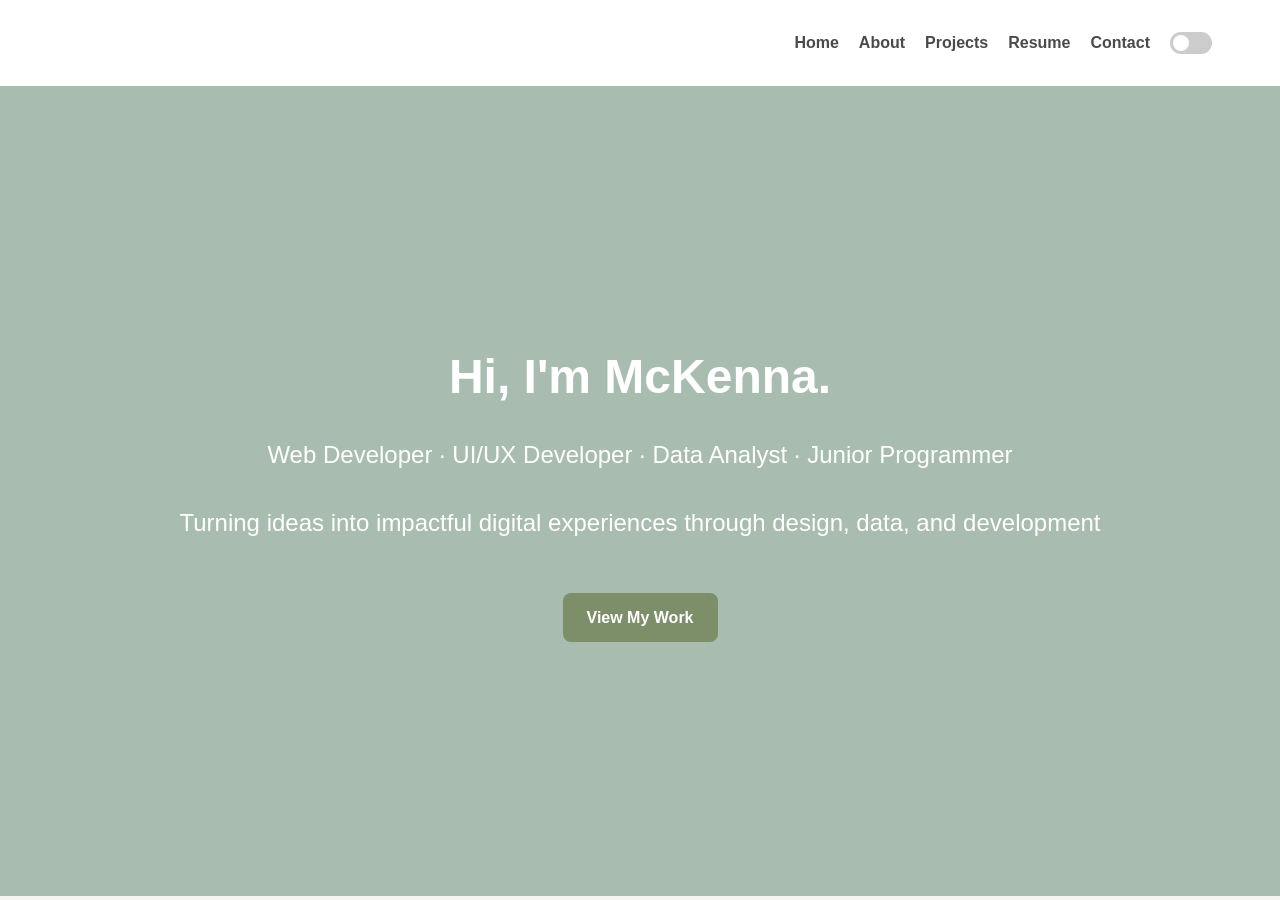
==== index.html @ b9271dd9 "Initial portfolio upload" ====
<!doctype html>
<html class="no-js" lang="">

<head>
  <meta charset="utf-8">
  <meta name="viewport" content="width=device-width, initial-scale=1">
  <title>McKenna Pasquale Portfolio</title>
  <link rel="stylesheet" href="css/style.css">
  <meta name="description" content="">

  <meta property="og:title" content="">
  <meta property="og:type" content="">
  <meta property="og:url" content="">
  <meta property="og:image" content="">
  <meta property="og:image:alt" content="">

  <link rel="icon" href="/favicon.ico" sizes="any">
  <link rel="icon" href="/icon.svg" type="image/svg+xml">
  <link rel="apple-touch-icon" href="icon.png">

  <link rel="manifest" href="site.webmanifest">
  <meta name="theme-color" content="#fafafa">
</head>

<body>

  <!-- Add your site or application content here -->







  <!-- Navigation Bar -->
  <nav>
<div class="nav-container">

    <ul class="nav-links">

      <li><a href="index.html">Home</a></li>
      <li><a href="about.html">About</a></li>
      <li><a href="projects.html">Projects</a></li>
      <li><a href="resume.html">Resume</a></li>
      <li><a href="contact.html">Contact</a></li>
      <li class="dark-toggle">
        <label class="toggle-switch">
          <input type="checkbox" id="dark-mode-toggle">
          <span class="slider round"></span>
        </label>
        <!--<span id="theme-label"> Dark Mode </span>-->
      </li>
    </ul>


    </div>
  </nav>

  <div id="glow"></div>



  <!-- Hero Section -->
  <section id="hero">
    <h1>Hi, I'm McKenna.</h1>
    <p>Web Developer · UI/UX Developer · Data Analyst · Junior Programmer </p>
    <p>Turning ideas into impactful digital experiences through design, data, and development</p>
    <a href="projects.html" class="button">View My Work</a>






  </section>





  <script src="script.js"></script> <!-- Placeholder for future scripts -->
</body>

</html>
---- css/style.css ----
/* Main/Overall Pages */
* {
  margin: 0;
  padding: 0;
  box-sizing: border-box;
}

body {

  font-family: 'Open Sans', sans-serif;
  background-color: #F7F5F2; /* Soft sand */
  color: #4A4A4A; /* Deep gray text */
  line-height: 1.6;
}

nav {
  background-color: #ffffff;
  padding: 20px 0;
  box-shadow: 0 1px 5px rgba(0,0,0,0.05);
}

.nav-container {
  display: flex;
  justify-content: flex-end;
  align-items: center;
  padding:10px 20px;
  max-width: 1200px;
  margin: 0 auto;
}

.nav-links {
  list-style: none;
  display: flex;
  gap: 20px;
}

.nav-links a {
  text-decoration: none;
  color: #4A4A4A;
  font-weight: bold;
  position: relative;
  padding-bottom: 5px;
  transition: color 0.3s ease;
}

.nav-links a::after {
  content: '';
  position: absolute;
  width: 0;
  height: 2px;
  display: block;
  margin-top: 5px;
  right: 0;
  background: #7D8F69; /* Muted olive underline */
  transition: width 0.3s ease;
  transform: rotate(0deg);
}

.nav-links a:hover::after {
  width: 100%;
  left: 0;
}

.nav-links a:hover {
  color: #7D8F69; /* Subtle color change on hover */
}


.button {
  display: inline-block;
  margin-top: 20px;
  padding: 10px 20px;
  background-color: #7D8F69; /* Muted olive */
  color: white;
  text-decoration: none;
  border-radius: 5px;
}

section {
  padding: 60px 20px;
}





/*Home page*/
#hero {
  animation: fadeIn 1s ease-in;
  display: flex;
  flex-direction: column;
  justify-content: center;
  align-items: center;
  height: 90vh; /* Makes hero section almost full screen */
  text-align: center;
  background-color: #A8BDB0; /* Sage green */
  color: #ffffff;
  padding: 100px 20px;


}

@keyFrames fadeIn{
  0% {opacity: 0;}
  100% { opacity: 1;}
}

#hero h1 {
  font-size: 3rem; /* Bigger font */
  margin-bottom: 20px;
}

#hero p {
  font-size: 1.5rem;
  margin-bottom: 30px;
}

.button {
  display: inline-block;
  padding: 12px 24px;
  background-color: #7D8F69; /* Muted olive */
  color: #ffffff;
  text-decoration: none;
  font-weight: bold;
  border-radius: 8px;
  transition: background-color 0.3s ease;
}

.button:hover {
  background-color: #5F705F; /* Darker green on hover */
}


#glow {
  position: absolute;
  top: 0;
  left: 0;
  width: 100px;
  height: 100px;
  background: radial-gradient(circle, rgba(255,255,255,0.2) 0%, rgba(255,255,255,0) 80%);
  pointer-events: none; /* So it doesn't block clicking */
  border-radius: 50%;
  transform: translate(-50%, -50%);
  transition: top 0.1s ease, left 0.1s ease;
  z-index: 1; /* Behind nav and hero content but in front of background */
}


/*About Page*/
#about {
  padding: 80px 20px;
  background-color: #F7F5F2; /* Light neutral background */
  color: #4A4A4A;
  text-align: center;
}


#about p {
  margin-bottom: 20px;
}

.about-container {
  max-width: 1000px;
  margin: 0 auto;
  padding: 40px 20px;
  /*display: flex;
  flex-wrap: wrap;
  gap: 40px;
  justify-content: center;
  align-items: flex-start;*/
}

.about-top{
  display: flex;
  flex-wrap: wrap;
  gap: 40px;
  justify-content: center;
  align-items: flex-start;
  margin-bottom: 50px;
}

.about-text {
  flex: 2;
  text-align: left;
  font-size: 1.1rem;
}

.about-facts {
  flex: 1;
  text-align: left;
  background-color: #A8BDB0;
  padding: 20px;
  border-radius: 8px;
  box-shadow: 0 4px 8px rgba(0,0,0,0.05);
  color: white;
  margin-bottom: 50px;

}

#about h1{
  color: #7D8F69;
}

.about-photo {
  flex: 1;
  display: flex;
  justify-content: center;
  align-items: center;
}

.about-photo img {
  width: 250px;
  height: 250px;
  object-fit: cover;
  border-radius: 50%; /* Makes it a circle */
  box-shadow: 0 4px 12px rgba(0,0,0,0.1);
}


.motto {
  margin-top: 30px;
  font-style: italic;
  font-size: 1.4rem;
  color: #7D8F69; /* Olive tone */
  background-color: #f1f5f0; /* Very soft green tint background */
  padding: 15px 20px;
  border-left: 4px solid #A8BDB0; /* Sage green accent line */
  display: inline-block;
  margin-bottom: 40px;
}


.current-project {
  background-color: #ffffff;
  border: 2px solid #A8BDB0; /* Sage green border */
  padding: 20px;
  margin-top: 40px;
  margin-bottom: 40px;
  border-radius: 8px;
  box-shadow: 0 4px 8px rgba(0,0,0,0.05);
  text-align: center;
}

.current-project h2 {
  color: #7D8F69; /* Muted olive heading */
  margin-bottom: 10px;
}




/* projects page*/

#projects{
  background-color: #f1f5f0;
  padding: 60px 20px;
}

.section-intro {
  font-size: 1.1rem;
  color: #4A4A4A;
  margin-bottom: 40px;
  text-align: left;
}

.project-grid {
  display: grid;
  grid-template-columns: repeat(auto-fit, minmax(250px, 1fr));
  gap: 30px;
  padding: 40px 20px;
}

.project-card {
  background-color: #ffffff;
  padding: 1rem;
  border-radius: 12px;
  /*border: 1px solid #E0E0E0;*/
  box-shadow: 0 2px 5px rgba(0, 0, 0, 0.05);
  transition: transform 0.2s ease;
  text-align: left;
}

.project-card img {
  width: 100%;
  height: auto;
  border-radius: 8px;
  margin-bottom: 0.75rem;
 /* object-fit: cover;*/
}

.project-card h3 {
  font-size: 1.2rem;
  margin: 0.5rem 0;
}

.project-card p {
  font-size: 0.95rem;
  color: #555;
}

.project-card:hover {
  /*background-color: #A8BDB0; /* Sage green
  color: #ffffff;
  box-shadow: 0 8px 16px rgba(0, 0, 0, 0.1);*/
  transform: translateY(-5px);
}

.project-card a {
  color: #4A4A4A;
  font-weight: bold;
  text-decoration: none;
}

.project-card:hover a {
  color: #4A4A4A;
}

.view-project {
  display: inline-block;
  margin-top: 0.75rem;
  color: #799078;
  font-weight: 600;
  text-decoration: none;
}

form {
  display: flex;
  flex-direction: column;
  gap: 15px;
  max-width: 600px;
  margin: 0 auto;
}

input, textarea, button {
  padding: 10px;
  font-size: 1rem;
}



.project-filter {
  text-align: left;
  margin-bottom: 20px;
}

.project-filter label {
  font-weight: bold;
  margin-right: 10px;
  color: #7D8F69;
}

.project-filter select {
  padding: 8px 12px;
  border-radius: 6px;
  border: 1px solid #CCC;
  font-size: 1rem;
  font-family: inherit;
}



/*resume page*/

#resume {
  max-width: 1080px;
  margin: 60px auto;
  padding: 60px 20px;
  background-color: #ffffff;
  border-radius: 12px;
  box-shadow: 0 4px 16px rgba(0, 0, 0, 0.04);
  text-align: center;
  color: #4A4A4A;
}

.section-intro {
 margin-bottom: 40px;
  color: #7D8F69;
  font-size: 1.1rem;
  text-align: center;
}

/* Resume Sections */
.resume-skills,
.resume-experience,
.resume-education,
.resume-learning,
.resume-download {
  margin-bottom: 40px;
  text-align: left;
}







/* Headings inside Resume Section */
#resume h3 {
  color: #7D8F69;
  font-size: 1.2rem;
  font-weight: 600;
  margin-top: 40px;
  margin-bottom: 10px;
  text-align: left;
}

/* Skill Tags */
.resume-skills ul {
  display: flex;
  flex-wrap: wrap;
  gap: 10px;
  padding: 0;
  list-style: none;
  justify-content: center;
}

.resume-skills li {
  background-color: #A8BDB0;
  color: #ffffff;
  padding: 6px 12px;
  border-radius: 20px;
  font-size: 0.95rem;
  display: flex;
  align-items: center;
  gap: 8px;
  white-space: nowrap;
}

/* Resize and color icons inside bubbles */
.resume-skills li i {
  font-size: 1.1rem;

}


/* Brand colors for each icon */
.devicon-java-plain     { color: #007396; }    /* Java blue */
.devicon-python-plain  { color: #3776AB; }    /* Python blue */
.devicon-mysql-plain   { color: #4479A1; }    /* MySQL blue */
.devicon-html5-plain   { color: #E34F26; }    /* HTML5 orange */
.devicon-css3-plain    { color: #1572B6; }    /* CSS3 blue */
.devicon-javascript-plain { color: #F7DF1E; } /* JS yellow */
.devicon-git-plain     { color: #F05032; }    /* Git orange */
.devicon-docker-plain  { color: #2496ED; }    /* Docker whale blue */
.devicon-kubernetes-plain { color: #326CE5; } /* Kubernetes blue */
.devicon-linux-plain   { color: #FCC624; }    /* Linux gold */
.devicon-figma-plain   { color: #F24E1E; }    /* Figma coral */
/*AWS*/
.fa-cloud {
  color: #FF9900;
  font-size: 1.1rem;
  margin-right: 6px;
}
.devicon-react-original {
  color: #61DAFB; /* React blue */
  font-size: 1.1rem;
  margin-right: 6px;
}




/* List Formatting */
.resume-experience ul,
.resume-education ul,
.resume-learning ul {
  padding-left: 20px;
  list-style-type: disc;
}

.resume-experience ul li,
.resume-education ul li,
.resume-learning ul li {
  margin-bottom: 10px;
}

/* Extra spacing for grouped content */
.resume-education {
  border-top: 1px solid #ddd;
  padding-top: 30px;
  margin-top: 0;
}

.resume-experience{
  margin-bottom: 40px;
  padding-bottom: 0;
  border:none;
}

.resume-download {
  margin-top: 50px;
  text-align: center;
}

.resume-download .privacy-note {
  font-size: 0.9rem;
  color: #888;
  margin-top: 10px;
}



/*Contact Page */

#contact {
  max-width: 700px;
  margin: 60px auto;
  padding: 60px 20px;
  background-color: #ffffff;
  border-radius: 12px;
  box-shadow: 0 4px 16px rgba(0, 0, 0, 0.05);
  text-align: center;
  color: #4A4A4A;
}

#contact h2 {
  color: #7D8F69;
  font-size: 1.8rem;
  margin-bottom: 10px;
}

#contact .section-intro {
  font-size: 1.1rem;
  color: #666;
  margin-bottom: 40px;
}

#contact form {
  display: flex;
  flex-direction: column;
  gap: 20px;
}

#contact input,
#contact textarea {
  padding: 12px 16px;
  border: 1px solid #ccc;
  border-radius: 8px;
  font-family: inherit;
  font-size: 1rem;
  width: 100%;
}

#contact textarea {
  resize: vertical;
  min-height: 150px;
}

#contact button {
  background-color: #7D8F69;
  color: white;
  border: none;
  padding: 12px;
  font-size: 1rem;
  border-radius: 8px;
  cursor: pointer;
  transition: background-color 0.3s ease;
}

#contact button:hover {
  background-color: #657c5a;
}


.contact-links {
  margin-top: 30px;
  font-size: 1rem;
  color: #7D8F69;
}

.contact-links a {
  color: #4A4A4A;
  text-decoration: none;
  margin: 0 10px;
}

.contact-links a:hover {
  text-decoration: underline;
}

#char-count {
  font-size: 0.85rem;
  color: #888;
  text-align: right;
  margin-top: -10px;
  margin-bottom: 20px;
}

#form-response {
  color: #7D8F69;
  text-align: center;
  margin-top: 20px;
}

.hidden {
  display: none;
}




/* Dark Mode Toggle  */


.dark-toggle{
  display: flex;
  align-items: center;
  gap: 8px;

}

.toggle-label{
  font-size: 0.9rem;
  color: #4A4A4A;
}

.toggle-switch {
  position: relative;
  display: inline-block;
  width: 42px;
  height: 22px;
  margin-right: 8px;
}

.toggle-switch input {
  opacity: 0;
  width: 0;
  height: 0;
}

.slider {
  position: absolute;
  cursor: pointer;
  top: 0;
  left: 0;
  right: 0;
  bottom: 0;
  background-color: #ccc;
  border-radius: 34px;
  transition: background-color 0.3s;
}

.slider::before {
  content: "";
  position: absolute;
  height: 16px;
  width: 16px;
  left: 3px;
  bottom: 3px;
  background-color: white;
  border-radius: 50%;
  transition: transform 0.3s ease;
}

input:checked + .slider {
  background-color: #7D8F69;
}

input:checked + .slider::before {
  transform: translateX(20px);
}


.slider.round {
  border-radius: 34px;
}
.slider.round::before {
  border-radius: 50%;
}


body.dark-mode .toggle-label{
  color: #c0ffc0;
}

/* Global dark mode background and text */
body.dark-mode {
  background-color: #1e1e1e;
  color: #f0f0f0;
}

/* Navigation Bar */
body.dark-mode nav {
  background-color: #2b2b2b;
}
body.dark-mode a {
  color: #c0ffc0;
}

/* Hero Section */
body.dark-mode #hero {
  background-color: #2a2a2a;
  color: #f0f0f0;
}
body.dark-mode #hero .button {
  background-color: #657c5a;
}
body.dark-mode #hero .button:hover {
  background-color: #809774;
}

/* Sections */
body.dark-mode #resume,
body.dark-mode #contact,
body.dark-mode .project-card,
body.dark-mode .resume-card {
  background-color: #2a2a2a;
  color: #f0f0f0;
}

body.dark-mode #projects,
body.dark-mode #about {
  background-color: #1e1e1e;
  color: #f0f0f0;
}


body.dark-mode .about-container,
body.dark-mode .project-grid {
  background-color: #1e1e1e;
}

body.dark-mode .current-project {
  background-color: #2b2b2b;
  color: #f0f0f0;
  border-color: #444;
}

body.dark-mode .current-project h2 {
  color: #c0ffc0; /* or any readable light green */
}



/* Forms */
body.dark-mode input,
body.dark-mode textarea {
  background-color: #333;
  color: #fff;
  border: 1px solid #888;
}

/* Buttons */
body.dark-mode .button,
body.dark-mode button {
  background-color: #657c5a;
  color: white;
}
body.dark-mode .button:hover,
body.dark-mode button:hover {
  background-color: #809774;
}

/* Toggle Switch */
body.dark-mode .slider {
  background-color: #7D8F69;
}

body,
nav,
#hero,
section,
.button,
input,
textarea {
  transition: background-color 0.3s ease, color 0.3s ease;
}




/*auto git */
.container {
  display: flex;
  flex-wrap: wrap; /* Allows items to wrap instead of overflow */
  justify-content: center; /* Or space-between, etc. */
}
.project-grid {
  display: grid;
  grid-template-columns: repeat(auto-fit, minmax(250px, 1fr));
  gap: 30px;
}





body.dark-mode p,
body.dark-mode .section-intro {
  color: #ccc; /* slightly more contrast than #ddd */
}

body.dark-mode h3,
body.dark-mode h2,
body.dark-mode h1 {
  color: #f0f0f0;
}
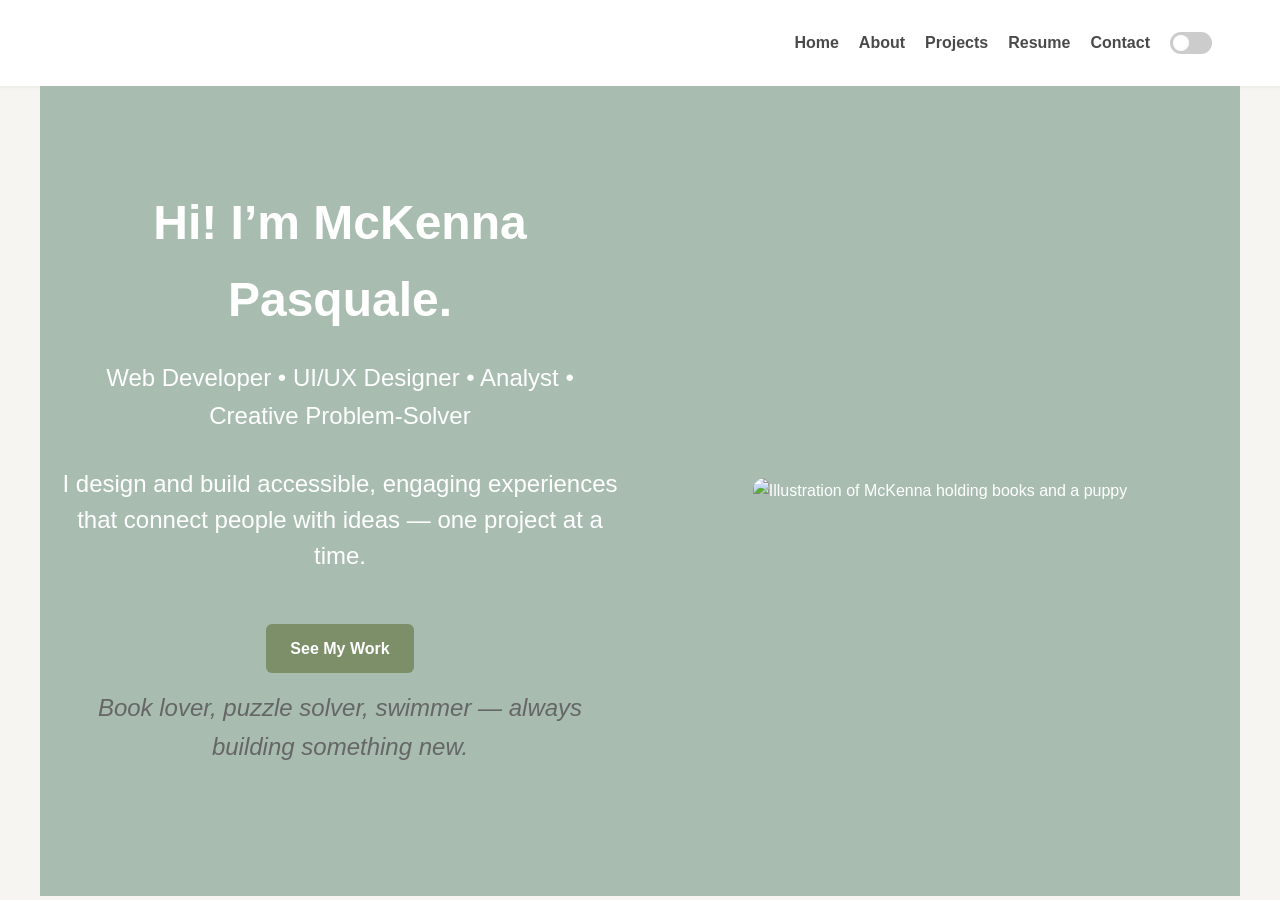
==== commit e0edd5a8: "added image and new layout to home page, updated contact form and about section." ====
--- a/index.html
+++ b/index.html
@@ -62,16 +62,24 @@
 
   <!-- Hero Section -->
   <section id="hero">
-    <h1>Hi, I'm McKenna.</h1>
-    <p>Web Developer · UI/UX Developer · Data Analyst · Junior Programmer </p>
-    <p>Turning ideas into impactful digital experiences through design, data, and development</p>
-    <a href="projects.html" class="button">View My Work</a>
+    <div class="hero-container">
+      <!-- Hero Text -->
+      <div class="hero-text">
+        <h1>Hi! I’m McKenna Pasquale.</h1>
+
+        <p class="hero-roles">Web Developer  &bull; UI/UX Designer &bull; Analyst &bull; Creative Problem-Solver</p>
+        <p class="hero-tagline">I design and build accessible, engaging experiences that connect people with ideas — one project at a time.</p>
+        <a href="projects.html" class="button">See My Work</a>
+        <p class="hero-signature">Book lover, puzzle solver, swimmer — always building something new.</p>
 
 
+      </div>
 
-
-
-
+      <!-- Hero Image -->
+      <div class="hero-image">
+        <img src="animeImage.png" alt="Illustration of McKenna holding books and a puppy" />
+      </div>
+    </div>
   </section>
 
 
--- a/css/style.css
+++ b/css/style.css
@@ -1,4 +1,29 @@
-/* Main/Overall Pages */
+
+
+
+
+
+
+
+
+
+
+
+
+
+
+
+
+
+
+
+
+
+
+
+
+
+/* Main/Overall Pages*/
 * {
   margin: 0;
   padding: 0;
@@ -8,8 +33,8 @@
 body {
 
   font-family: 'Open Sans', sans-serif;
-  background-color: #F7F5F2; /* Soft sand */
-  color: #4A4A4A; /* Deep gray text */
+  background-color: #F7F5F2; /* Soft sand*/
+  color: #4A4A4A; /* Deep gray text*/
   line-height: 1.6;
 }
 
@@ -51,7 +76,7 @@
   display: block;
   margin-top: 5px;
   right: 0;
-  background: #7D8F69; /* Muted olive underline */
+  background: #7D8F69; /* Muted olive underline*/
   transition: width 0.3s ease;
   transform: rotate(0deg);
 }
@@ -62,15 +87,36 @@
 }
 
 .nav-links a:hover {
-  color: #7D8F69; /* Subtle color change on hover */
-}
+  color: #7D8F69; /* Subtle color change on hover*/
+}
+
+/* Make nav links shrink instead of overflowing on small screens */
+.nav-links {
+  flex-wrap: nowrap;   /* Force one line */
+}
+
+.nav-links li {
+  flex: 1 1 auto;      /* Allow each link to shrink/grow */
+  min-width: 0;        /* Prevent overflow */
+}
+
+.nav-links li a {
+  white-space: nowrap; /* Keep link text on one line */
+}
+
+@media (max-width: 768px) {
+  .nav-links {
+    gap: 10px;  /* Reduce gap on mobile to save space */
+  }
+}
+
 
 
 .button {
   display: inline-block;
   margin-top: 20px;
   padding: 10px 20px;
-  background-color: #7D8F69; /* Muted olive */
+  background-color: #7D8F69; /* Muted olive*/
   color: white;
   text-decoration: none;
   border-radius: 5px;
@@ -91,14 +137,78 @@
   flex-direction: column;
   justify-content: center;
   align-items: center;
-  height: 90vh; /* Makes hero section almost full screen */
+  height: 90vh; /* Makes hero section almost full screen*/
   text-align: center;
-  background-color: #A8BDB0; /* Sage green */
+  background-color: #A8BDB0; /* Sage green*/
   color: #ffffff;
   padding: 100px 20px;
-
-
-}
+}
+
+
+
+
+/* Hero Section */
+#hero {
+  padding: 80px 20px;
+  max-width: 1200px;
+  margin: 0 auto;
+}
+
+.hero-container {
+  display: flex;
+  align-items: center;
+  justify-content: space-between;
+  flex-wrap: wrap; /* Makes it responsive on smaller screens */
+}
+
+.hero-text {
+  flex: 1;
+  min-width: 300px;
+  margin-right: 40px;
+}
+
+.hero-text h1 {
+  font-size: 2.5rem;
+  margin-bottom: 10px;
+}
+
+.hero-roles {
+  font-size: 1.2rem;
+  margin-bottom: 20px;
+}
+
+.hero-tagline {
+  font-size: 1rem;
+  margin-bottom: 30px;
+  line-height: 1.5;
+}
+
+.hero-text .button {
+  display: inline-block;
+  background-color: #7D8F69;
+  color: #fff;
+  padding: 12px 24px;
+  border-radius: 6px;
+  text-decoration: none;
+  transition: background-color 0.3s ease;
+}
+
+.hero-text .button:hover {
+  background-color: #657c5a;
+}
+
+.hero-image {
+  flex: 1;
+  min-width: 300px;
+  text-align: center;
+}
+
+.hero-image img {
+  max-width: 100%;
+  height: auto;
+  border-radius: 12px; /* optional: gives the image a soft edge */
+}
+
 
 @keyFrames fadeIn{
   0% {opacity: 0;}
@@ -106,7 +216,7 @@
 }
 
 #hero h1 {
-  font-size: 3rem; /* Bigger font */
+  font-size: 3rem; /* Bigger font*/
   margin-bottom: 20px;
 }
 
@@ -118,7 +228,7 @@
 .button {
   display: inline-block;
   padding: 12px 24px;
-  background-color: #7D8F69; /* Muted olive */
+  background-color: #7D8F69; /* Muted olive*/
   color: #ffffff;
   text-decoration: none;
   font-weight: bold;
@@ -127,7 +237,7 @@
 }
 
 .button:hover {
-  background-color: #5F705F; /* Darker green on hover */
+  background-color: #5F705F; /* Darker green on hover*/
 }
 
 
@@ -138,18 +248,26 @@
   width: 100px;
   height: 100px;
   background: radial-gradient(circle, rgba(255,255,255,0.2) 0%, rgba(255,255,255,0) 80%);
-  pointer-events: none; /* So it doesn't block clicking */
+  pointer-events: none; /* So it doesn't block clicking*/
   border-radius: 50%;
   transform: translate(-50%, -50%);
   transition: top 0.1s ease, left 0.1s ease;
-  z-index: 1; /* Behind nav and hero content but in front of background */
-}
+  z-index: 1; /* Behind nav and hero content but in front of background*/
+}
+
+.hero-signature {
+  font-style: italic;
+  font-size: 0.9rem; /* a bit smaller than body text */
+  color: #666; /* or any soft color that matches your palette */
+  margin-top: 1rem; /* add space above so it doesn’t hug the button */
+}
+
 
 
 /*About Page*/
 #about {
   padding: 80px 20px;
-  background-color: #F7F5F2; /* Light neutral background */
+  background-color: #F7F5F2; /* Light neutral background*/
   color: #4A4A4A;
   text-align: center;
 }
@@ -163,11 +281,11 @@
   max-width: 1000px;
   margin: 0 auto;
   padding: 40px 20px;
-  /*display: flex;
+  /*display: flex;*/
   flex-wrap: wrap;
   gap: 40px;
   justify-content: center;
-  align-items: flex-start;*/
+  align-items: flex-start;
 }
 
 .about-top{
@@ -212,7 +330,7 @@
   width: 250px;
   height: 250px;
   object-fit: cover;
-  border-radius: 50%; /* Makes it a circle */
+  border-radius: 50%; /* Makes it a circle*/
   box-shadow: 0 4px 12px rgba(0,0,0,0.1);
 }
 
@@ -221,10 +339,10 @@
   margin-top: 30px;
   font-style: italic;
   font-size: 1.4rem;
-  color: #7D8F69; /* Olive tone */
-  background-color: #f1f5f0; /* Very soft green tint background */
+  color: #7D8F69; /* Olive tone*/
+  background-color: #f1f5f0; /* Very soft green tint background*/
   padding: 15px 20px;
-  border-left: 4px solid #A8BDB0; /* Sage green accent line */
+  border-left: 4px solid #A8BDB0; /* Sage green accent line*/
   display: inline-block;
   margin-bottom: 40px;
 }
@@ -232,7 +350,7 @@
 
 .current-project {
   background-color: #ffffff;
-  border: 2px solid #A8BDB0; /* Sage green border */
+  border: 2px solid #A8BDB0; /* Sage green border*/
   padding: 20px;
   margin-top: 40px;
   margin-bottom: 40px;
@@ -242,7 +360,7 @@
 }
 
 .current-project h2 {
-  color: #7D8F69; /* Muted olive heading */
+  color: #7D8F69; /* Muted olive heading*/
   margin-bottom: 10px;
 }
 
@@ -250,7 +368,6 @@
 
 
 /* projects page*/
-
 #projects{
   background-color: #f1f5f0;
   padding: 60px 20px;
@@ -282,10 +399,10 @@
 
 .project-card img {
   width: 100%;
-  height: auto;
+  height: 200px; /*auto*/
   border-radius: 8px;
-  margin-bottom: 0.75rem;
- /* object-fit: cover;*/
+  /*margin-bottom: 0.75rem;*/
+  object-fit: cover;
 }
 
 .project-card h3 {
@@ -299,9 +416,9 @@
 }
 
 .project-card:hover {
-  /*background-color: #A8BDB0; /* Sage green
+  /*background-color: #A8BDB0; /* Sage green*/
   color: #ffffff;
-  box-shadow: 0 8px 16px rgba(0, 0, 0, 0.1);*/
+  box-shadow: 0 8px 16px rgba(0, 0, 0, 0.1);
   transform: translateY(-5px);
 }
 
@@ -373,13 +490,13 @@
 }
 
 .section-intro {
- margin-bottom: 40px;
+  margin-bottom: 40px;
   color: #7D8F69;
   font-size: 1.1rem;
   text-align: center;
 }
 
-/* Resume Sections */
+/* Resume Sections*/
 .resume-skills,
 .resume-experience,
 .resume-education,
@@ -395,7 +512,7 @@
 
 
 
-/* Headings inside Resume Section */
+/* Headings inside Resume Section*/
 #resume h3 {
   color: #7D8F69;
   font-size: 1.2rem;
@@ -405,7 +522,7 @@
   text-align: left;
 }
 
-/* Skill Tags */
+/* Skill Tags*/
 .resume-skills ul {
   display: flex;
   flex-wrap: wrap;
@@ -427,25 +544,25 @@
   white-space: nowrap;
 }
 
-/* Resize and color icons inside bubbles */
+/* Resize and color icons inside bubbles*/
 .resume-skills li i {
   font-size: 1.1rem;
 
 }
 
 
-/* Brand colors for each icon */
-.devicon-java-plain     { color: #007396; }    /* Java blue */
-.devicon-python-plain  { color: #3776AB; }    /* Python blue */
-.devicon-mysql-plain   { color: #4479A1; }    /* MySQL blue */
-.devicon-html5-plain   { color: #E34F26; }    /* HTML5 orange */
-.devicon-css3-plain    { color: #1572B6; }    /* CSS3 blue */
-.devicon-javascript-plain { color: #F7DF1E; } /* JS yellow */
-.devicon-git-plain     { color: #F05032; }    /* Git orange */
-.devicon-docker-plain  { color: #2496ED; }    /* Docker whale blue */
-.devicon-kubernetes-plain { color: #326CE5; } /* Kubernetes blue */
-.devicon-linux-plain   { color: #FCC624; }    /* Linux gold */
-.devicon-figma-plain   { color: #F24E1E; }    /* Figma coral */
+/* Brand colors for each icon*/
+.devicon-java-plain     { color: #007396; }    /* Java blue*/
+.devicon-python-plain  { color: #3776AB; }    /* Python blue*/
+.devicon-mysql-plain   { color: #4479A1; }    /* MySQL blue*/
+.devicon-html5-plain   { color: #E34F26; }    /* HTML5 orange*/
+.devicon-css3-plain    { color: #1572B6; }    /* CSS3 blue*/
+.devicon-javascript-plain { color: #F7DF1E; } /* JS yellow*/
+.devicon-git-plain     { color: #F05032; }    /* Git orange*/
+.devicon-docker-plain  { color: #2496ED; }    /* Docker whale blue*/
+.devicon-kubernetes-plain { color: #326CE5; } /* Kubernetes blue*/
+.devicon-linux-plain   { color: #FCC624; }    /* Linux gold*/
+.devicon-figma-plain   { color: #F24E1E; }    /* Figma coral*/
 /*AWS*/
 .fa-cloud {
   color: #FF9900;
@@ -453,7 +570,7 @@
   margin-right: 6px;
 }
 .devicon-react-original {
-  color: #61DAFB; /* React blue */
+  color: #61DAFB; /* React blue*/
   font-size: 1.1rem;
   margin-right: 6px;
 }
@@ -461,7 +578,7 @@
 
 
 
-/* List Formatting */
+/* List Formatting*/
 .resume-experience ul,
 .resume-education ul,
 .resume-learning ul {
@@ -475,7 +592,7 @@
   margin-bottom: 10px;
 }
 
-/* Extra spacing for grouped content */
+/* Extra spacing for grouped content*/
 .resume-education {
   border-top: 1px solid #ddd;
   padding-top: 30px;
@@ -501,7 +618,7 @@
 
 
 
-/*Contact Page */
+/*Contact Page*/
 
 #contact {
   max-width: 700px;
@@ -514,6 +631,69 @@
   color: #4A4A4A;
 }
 
+.contact-section {
+  max-width: 600px;
+  margin: 0 auto;
+  padding: 2rem;
+  text-align: center;
+}
+
+.contact-section h2 {
+  font-size: 2rem;
+  margin-bottom: 0.5rem;
+  color: #4a4a4a;
+}
+
+.contact-section p {
+  margin-bottom: 2rem;
+  color: #4a4a4a;
+}
+
+.contact-form input,
+.contact-form textarea {
+  width: 100%;
+  padding: 1rem;
+  margin-bottom: 1rem;
+  border: 1px solid #ccc;
+  border-radius: 8px;
+  font-family: inherit;
+  font-size: 1rem;
+}
+
+.contact-form textarea {
+  min-height: 150px;
+}
+
+.contact-form button {
+  background-color: #7a8e6c; /* adjust to match your green */
+  color: white;
+  border: none;
+  padding: 1rem 2rem;
+  border-radius: 8px;
+  font-size: 1rem;
+  cursor: pointer;
+  transition: background-color 0.3s ease;
+}
+
+.contact-form button:hover {
+  background-color: #5f705f; /* slightly darker for hover */
+}
+
+.contact-reachout {
+  margin-top: 1rem;
+  color: #4a4a4a;
+}
+
+.contact-reachout a {
+  color: #7a8e6c;
+  text-decoration: none;
+}
+
+.contact-reachout a:hover {
+  text-decoration: underline;
+}
+
+
 #contact h2 {
   color: #7D8F69;
   font-size: 1.8rem;
@@ -600,7 +780,7 @@
 
 
 
-/* Dark Mode Toggle  */
+/* Dark Mode Toggle*/
 
 
 .dark-toggle{
@@ -674,13 +854,13 @@
   color: #c0ffc0;
 }
 
-/* Global dark mode background and text */
+/* Global dark mode background and text*/
 body.dark-mode {
   background-color: #1e1e1e;
   color: #f0f0f0;
 }
 
-/* Navigation Bar */
+/* Navigation Bar*/
 body.dark-mode nav {
   background-color: #2b2b2b;
 }
@@ -688,7 +868,7 @@
   color: #c0ffc0;
 }
 
-/* Hero Section */
+/* Hero Section*/
 body.dark-mode #hero {
   background-color: #2a2a2a;
   color: #f0f0f0;
@@ -700,7 +880,7 @@
   background-color: #809774;
 }
 
-/* Sections */
+/* Sections*/
 body.dark-mode #resume,
 body.dark-mode #contact,
 body.dark-mode .project-card,
@@ -733,7 +913,7 @@
 
 
 
-/* Forms */
+/* Forms*/
 body.dark-mode input,
 body.dark-mode textarea {
   background-color: #333;
@@ -741,7 +921,7 @@
   border: 1px solid #888;
 }
 
-/* Buttons */
+/* Buttons*/
 body.dark-mode .button,
 body.dark-mode button {
   background-color: #657c5a;
@@ -752,7 +932,7 @@
   background-color: #809774;
 }
 
-/* Toggle Switch */
+/* Toggle Switch*/
 body.dark-mode .slider {
   background-color: #7D8F69;
 }
@@ -770,11 +950,11 @@
 
 
 
-/*auto git */
+/*auto git*/
 .container {
   display: flex;
-  flex-wrap: wrap; /* Allows items to wrap instead of overflow */
-  justify-content: center; /* Or space-between, etc. */
+  flex-wrap: wrap; /* Allows items to wrap instead of overflow*/
+  justify-content: center; /* Or space-between, etc.*/
 }
 .project-grid {
   display: grid;
@@ -788,7 +968,7 @@
 
 body.dark-mode p,
 body.dark-mode .section-intro {
-  color: #ccc; /* slightly more contrast than #ddd */
+  color: #ccc; /* slightly more contrast than #ddd*/
 }
 
 body.dark-mode h3,
@@ -796,6 +976,3 @@
 body.dark-mode h1 {
   color: #f0f0f0;
 }
-
-
-
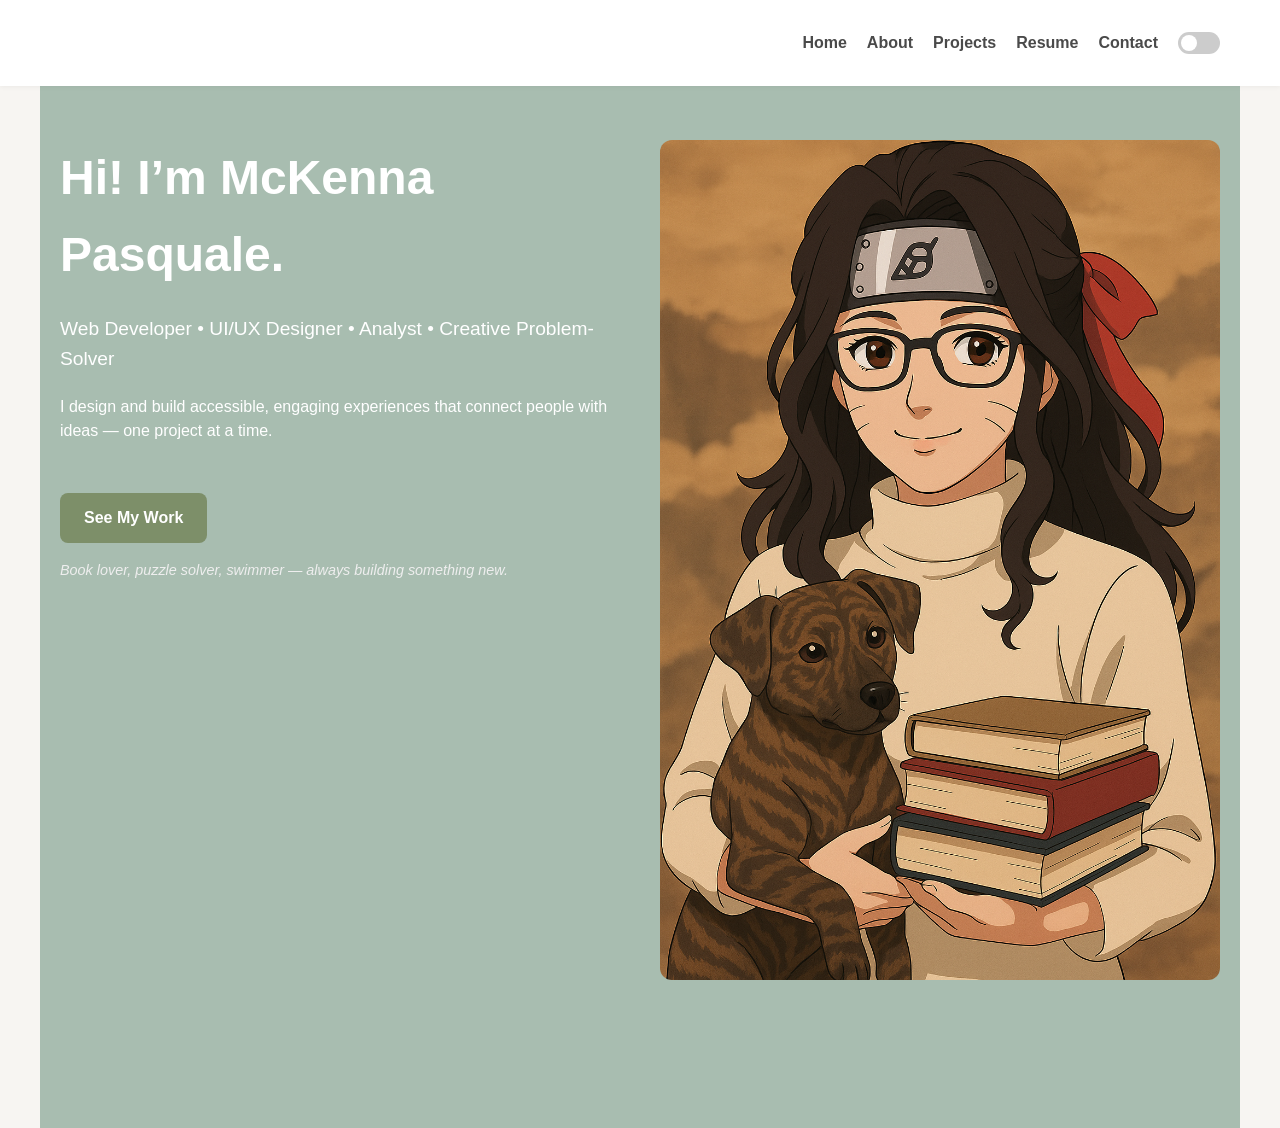
==== commit 02079197: "updated comments" ====
--- a/index.html
+++ b/index.html
@@ -24,7 +24,7 @@
 
 <body>
 
-  <!-- Add your site or application content here -->
+
 
 
 
@@ -48,7 +48,7 @@
           <input type="checkbox" id="dark-mode-toggle">
           <span class="slider round"></span>
         </label>
-        <!--<span id="theme-label"> Dark Mode </span>-->
+
       </li>
     </ul>
 
@@ -86,7 +86,7 @@
 
 
 
-  <script src="script.js"></script> <!-- Placeholder for future scripts -->
+  <script src="script.js"></script>
 </body>
 
 </html>
--- a/css/style.css
+++ b/css/style.css
@@ -1,29 +1,7 @@
-
-
-
-
-
-
-
-
-
-
-
-
-
-
-
-
-
-
-
-
-
-
-
-
-
-/* Main/Overall Pages*/
+/* ============================
+   GLOBAL RESET & BASE STYLES
+   ============================ */
+
 * {
   margin: 0;
   padding: 0;
@@ -31,14 +9,30 @@
 }
 
 body {
-
   font-family: 'Open Sans', sans-serif;
-  background-color: #F7F5F2; /* Soft sand*/
-  color: #4A4A4A; /* Deep gray text*/
+  background-color: #F7F5F2;
+  color: #4A4A4A;
   line-height: 1.6;
 }
 
+nav,
+#hero,
+section,
+.button,
+input,
+textarea {
+  transition: background-color 0.3s ease, color 0.3s ease;
+}
+
+/* ============================
+   NAVIGATION BAR
+   ============================ */
+
 nav {
+  position: fixed;
+  top: 0;
+  width: 100%;
+  z-index: 999;
   background-color: #ffffff;
   padding: 20px 0;
   box-shadow: 0 1px 5px rgba(0,0,0,0.05);
@@ -48,7 +42,7 @@
   display: flex;
   justify-content: flex-end;
   align-items: center;
-  padding:10px 20px;
+  padding: 10px 20px;
   max-width: 1200px;
   margin: 0 auto;
 }
@@ -56,6 +50,8 @@
 .nav-links {
   list-style: none;
   display: flex;
+  flex-wrap: wrap;
+  justify-content: center;
   gap: 20px;
 }
 
@@ -76,9 +72,8 @@
   display: block;
   margin-top: 5px;
   right: 0;
-  background: #7D8F69; /* Muted olive underline*/
+  background: #7D8F69;
   transition: width 0.3s ease;
-  transform: rotate(0deg);
 }
 
 .nav-links a:hover::after {
@@ -87,89 +82,102 @@
 }
 
 .nav-links a:hover {
-  color: #7D8F69; /* Subtle color change on hover*/
-}
-
-/* Make nav links shrink instead of overflowing on small screens */
-.nav-links {
-  flex-wrap: nowrap;   /* Force one line */
-}
-
-.nav-links li {
-  flex: 1 1 auto;      /* Allow each link to shrink/grow */
-  min-width: 0;        /* Prevent overflow */
-}
-
-.nav-links li a {
-  white-space: nowrap; /* Keep link text on one line */
-}
-
-@media (max-width: 768px) {
-  .nav-links {
-    gap: 10px;  /* Reduce gap on mobile to save space */
-  }
-}
-
-
-
-.button {
+  color: #7D8F69;
+}
+
+
+/* ============================
+   DARK MODE TOGGLE SWITCH
+   ============================ */
+
+.dark-toggle {
+  display: flex;
+  align-items: center;
+  gap: 8px;
+}
+
+.toggle-switch {
+  position: relative;
   display: inline-block;
-  margin-top: 20px;
-  padding: 10px 20px;
-  background-color: #7D8F69; /* Muted olive*/
-  color: white;
-  text-decoration: none;
-  border-radius: 5px;
-}
-
-section {
-  padding: 60px 20px;
-}
-
-
-
-
-
-/*Home page*/
+  width: 42px;
+  height: 22px;
+}
+
+.toggle-switch input {
+  opacity: 0;
+  width: 0;
+  height: 0;
+}
+
+.slider {
+  position: absolute;
+  cursor: pointer;
+  top: 0; left: 0; right: 0; bottom: 0;
+  background-color: #ccc;
+  border-radius: 34px;
+  transition: background-color 0.3s;
+}
+
+.slider::before {
+  content: "";
+  position: absolute;
+  height: 16px; width: 16px;
+  left: 3px; bottom: 3px;
+  background-color: white;
+  border-radius: 50%;
+  transition: transform 0.3s ease;
+}
+
+input:checked + .slider {
+  background-color: #7D8F69;
+}
+
+input:checked + .slider::before {
+  transform: translateX(20px);
+}
+
+.slider.round {
+  border-radius: 34px;
+}
+
+.slider.round::before {
+  border-radius: 50%;
+}
+
+
+
+
+/* ============================
+   HERO SECTION
+   ============================ */
+
 #hero {
   animation: fadeIn 1s ease-in;
   display: flex;
-  flex-direction: column;
-  justify-content: center;
+  flex-direction: row;
+  justify-content: space-between;
   align-items: center;
-  height: 90vh; /* Makes hero section almost full screen*/
-  text-align: center;
-  background-color: #A8BDB0; /* Sage green*/
-  color: #ffffff;
-  padding: 100px 20px;
-}
-
-
-
-
-/* Hero Section */
-#hero {
-  padding: 80px 20px;
   max-width: 1200px;
   margin: 0 auto;
+  padding: 140px 20px;
+  background-color: #A8BDB0;
+  color: #ffffff;
 }
 
 .hero-container {
   display: flex;
-  align-items: center;
-  justify-content: space-between;
-  flex-wrap: wrap; /* Makes it responsive on smaller screens */
+  flex: 1;
 }
 
 .hero-text {
-  flex: 1;
+  flex: 1 1 50%;
   min-width: 300px;
   margin-right: 40px;
 }
 
 .hero-text h1 {
-  font-size: 2.5rem;
-  margin-bottom: 10px;
+  font-size: 3rem;
+  margin-bottom: 20px;
 }
 
 .hero-roles {
@@ -183,52 +191,11 @@
   line-height: 1.5;
 }
 
-.hero-text .button {
-  display: inline-block;
-  background-color: #7D8F69;
-  color: #fff;
-  padding: 12px 24px;
-  border-radius: 6px;
-  text-decoration: none;
-  transition: background-color 0.3s ease;
-}
-
-.hero-text .button:hover {
-  background-color: #657c5a;
-}
-
-.hero-image {
-  flex: 1;
-  min-width: 300px;
-  text-align: center;
-}
-
-.hero-image img {
-  max-width: 100%;
-  height: auto;
-  border-radius: 12px; /* optional: gives the image a soft edge */
-}
-
-
-@keyFrames fadeIn{
-  0% {opacity: 0;}
-  100% { opacity: 1;}
-}
-
-#hero h1 {
-  font-size: 3rem; /* Bigger font*/
-  margin-bottom: 20px;
-}
-
-#hero p {
-  font-size: 1.5rem;
-  margin-bottom: 30px;
-}
-
 .button {
   display: inline-block;
+  margin-top: 20px;
   padding: 12px 24px;
-  background-color: #7D8F69; /* Muted olive*/
+  background-color: #7D8F69;
   color: #ffffff;
   text-decoration: none;
   font-weight: bold;
@@ -237,58 +204,51 @@
 }
 
 .button:hover {
-  background-color: #5F705F; /* Darker green on hover*/
-}
-
-
-#glow {
-  position: absolute;
-  top: 0;
-  left: 0;
-  width: 100px;
-  height: 100px;
-  background: radial-gradient(circle, rgba(255,255,255,0.2) 0%, rgba(255,255,255,0) 80%);
-  pointer-events: none; /* So it doesn't block clicking*/
-  border-radius: 50%;
-  transform: translate(-50%, -50%);
-  transition: top 0.1s ease, left 0.1s ease;
-  z-index: 1; /* Behind nav and hero content but in front of background*/
+  background-color: #5F705F;
 }
 
 .hero-signature {
   font-style: italic;
-  font-size: 0.9rem; /* a bit smaller than body text */
-  color: #666; /* or any soft color that matches your palette */
-  margin-top: 1rem; /* add space above so it doesn’t hug the button */
-}
-
-
-
-/*About Page*/
+  font-size: 0.9rem;
+  color: #eee;
+  margin-top: 1rem;
+}
+
+.hero-image {
+  flex: 1 1 50%;
+  min-width: 300px;
+  text-align: center;
+}
+
+.hero-image img {
+  width: 100%;
+  height: auto;
+  border-radius: 12px;
+  object-fit: cover;
+}
+
+/* ============================
+   ABOUT SECTION
+   ============================ */
+
 #about {
-  padding: 80px 20px;
-  background-color: #F7F5F2; /* Light neutral background*/
+  padding: 100px 20px;
+  background-color: #F7F5F2;
   color: #4A4A4A;
   text-align: center;
 }
 
-
-#about p {
-  margin-bottom: 20px;
+#about h1 {
+  color: #7D8F69;
+  margin-bottom: 40px;
 }
 
 .about-container {
   max-width: 1000px;
   margin: 0 auto;
-  padding: 40px 20px;
-  /*display: flex;*/
-  flex-wrap: wrap;
-  gap: 40px;
-  justify-content: center;
-  align-items: flex-start;
-}
-
-.about-top{
+}
+
+.about-top {
   display: flex;
   flex-wrap: wrap;
   gap: 40px;
@@ -298,29 +258,33 @@
 }
 
 .about-text {
-  flex: 2;
+  flex: 2 1 50%;
   text-align: left;
   font-size: 1.1rem;
 }
 
 .about-facts {
-  flex: 1;
-  text-align: left;
+  flex: 1 1 30%;
   background-color: #A8BDB0;
+  color: white;
   padding: 20px;
   border-radius: 8px;
   box-shadow: 0 4px 8px rgba(0,0,0,0.05);
-  color: white;
-  margin-bottom: 50px;
-
-}
-
-#about h1{
-  color: #7D8F69;
+}
+
+
+.about-facts ul {
+  list-style: none;
+  padding: 0;
+  margin: 0;
+}
+
+.about-facts li {
+  margin-bottom: 10px;
 }
 
 .about-photo {
-  flex: 1;
+  flex: 1 1 30%;
   display: flex;
   justify-content: center;
   align-items: center;
@@ -330,54 +294,65 @@
   width: 250px;
   height: 250px;
   object-fit: cover;
-  border-radius: 50%; /* Makes it a circle*/
+  border-radius: 50%;
   box-shadow: 0 4px 12px rgba(0,0,0,0.1);
 }
-
 
 .motto {
   margin-top: 30px;
   font-style: italic;
   font-size: 1.4rem;
-  color: #7D8F69; /* Olive tone*/
-  background-color: #f1f5f0; /* Very soft green tint background*/
+  color: #7D8F69;
+  background-color: #f1f5f0;
   padding: 15px 20px;
-  border-left: 4px solid #A8BDB0; /* Sage green accent line*/
+  border-left: 4px solid #A8BDB0;
   display: inline-block;
   margin-bottom: 40px;
 }
 
-
 .current-project {
   background-color: #ffffff;
-  border: 2px solid #A8BDB0; /* Sage green border*/
+  border: 2px solid #A8BDB0;
   padding: 20px;
-  margin-top: 40px;
-  margin-bottom: 40px;
+  margin: 40px auto;
   border-radius: 8px;
   box-shadow: 0 4px 8px rgba(0,0,0,0.05);
   text-align: center;
+  max-width: 700px;
 }
 
 .current-project h2 {
-  color: #7D8F69; /* Muted olive heading*/
+  color: #7D8F69;
   margin-bottom: 10px;
 }
 
-
-
-
-/* projects page*/
-#projects{
+#about p {
+  margin-bottom: 20px;
+}
+
+/* ============================
+   PROJECTS SECTION
+   ============================ */
+
+#projects {
+  padding: 120px 20px;
   background-color: #f1f5f0;
-  padding: 60px 20px;
+}
+
+#projects h1 {
+  color: #7D8F69;
+  text-align: center;
+  margin-bottom: 10px;
 }
 
 .section-intro {
   font-size: 1.1rem;
   color: #4A4A4A;
   margin-bottom: 40px;
-  text-align: left;
+  text-align: center;
+  max-width: 800px;
+  margin-left: auto;
+  margin-right: auto;
 }
 
 .project-grid {
@@ -391,7 +366,6 @@
   background-color: #ffffff;
   padding: 1rem;
   border-radius: 12px;
-  /*border: 1px solid #E0E0E0;*/
   box-shadow: 0 2px 5px rgba(0, 0, 0, 0.05);
   transition: transform 0.2s ease;
   text-align: left;
@@ -399,10 +373,9 @@
 
 .project-card img {
   width: 100%;
-  height: 200px; /*auto*/
+  height: 200px;
+  object-fit: cover;
   border-radius: 8px;
-  /*margin-bottom: 0.75rem;*/
-  object-fit: cover;
 }
 
 .project-card h3 {
@@ -416,20 +389,14 @@
 }
 
 .project-card:hover {
-  /*background-color: #A8BDB0; /* Sage green*/
-  color: #ffffff;
+  transform: translateY(-5px);
   box-shadow: 0 8px 16px rgba(0, 0, 0, 0.1);
-  transform: translateY(-5px);
 }
 
 .project-card a {
   color: #4A4A4A;
   font-weight: bold;
   text-decoration: none;
-}
-
-.project-card:hover a {
-  color: #4A4A4A;
 }
 
 .view-project {
@@ -440,47 +407,13 @@
   text-decoration: none;
 }
 
-form {
-  display: flex;
-  flex-direction: column;
-  gap: 15px;
-  max-width: 600px;
-  margin: 0 auto;
-}
-
-input, textarea, button {
-  padding: 10px;
-  font-size: 1rem;
-}
-
-
-
-.project-filter {
-  text-align: left;
-  margin-bottom: 20px;
-}
-
-.project-filter label {
-  font-weight: bold;
-  margin-right: 10px;
-  color: #7D8F69;
-}
-
-.project-filter select {
-  padding: 8px 12px;
-  border-radius: 6px;
-  border: 1px solid #CCC;
-  font-size: 1rem;
-  font-family: inherit;
-}
-
-
-
-/*resume page*/
+/* ============================
+   RESUME SECTION
+   ============================ */
 
 #resume {
   max-width: 1080px;
-  margin: 60px auto;
+  margin: 120px auto;
   padding: 60px 20px;
   background-color: #ffffff;
   border-radius: 12px;
@@ -489,14 +422,11 @@
   color: #4A4A4A;
 }
 
-.section-intro {
-  margin-bottom: 40px;
-  color: #7D8F69;
-  font-size: 1.1rem;
-  text-align: center;
-}
-
-/* Resume Sections*/
+#resume h1 {
+  color: #7D8F69;
+  margin-bottom: 10px;
+}
+
 .resume-skills,
 .resume-experience,
 .resume-education,
@@ -506,23 +436,14 @@
   text-align: left;
 }
 
-
-
-
-
-
-
-/* Headings inside Resume Section*/
 #resume h3 {
   color: #7D8F69;
   font-size: 1.2rem;
   font-weight: 600;
   margin-top: 40px;
   margin-bottom: 10px;
-  text-align: left;
-}
-
-/* Skill Tags*/
+}
+
 .resume-skills ul {
   display: flex;
   flex-wrap: wrap;
@@ -544,41 +465,10 @@
   white-space: nowrap;
 }
 
-/* Resize and color icons inside bubbles*/
 .resume-skills li i {
   font-size: 1.1rem;
-
-}
-
-
-/* Brand colors for each icon*/
-.devicon-java-plain     { color: #007396; }    /* Java blue*/
-.devicon-python-plain  { color: #3776AB; }    /* Python blue*/
-.devicon-mysql-plain   { color: #4479A1; }    /* MySQL blue*/
-.devicon-html5-plain   { color: #E34F26; }    /* HTML5 orange*/
-.devicon-css3-plain    { color: #1572B6; }    /* CSS3 blue*/
-.devicon-javascript-plain { color: #F7DF1E; } /* JS yellow*/
-.devicon-git-plain     { color: #F05032; }    /* Git orange*/
-.devicon-docker-plain  { color: #2496ED; }    /* Docker whale blue*/
-.devicon-kubernetes-plain { color: #326CE5; } /* Kubernetes blue*/
-.devicon-linux-plain   { color: #FCC624; }    /* Linux gold*/
-.devicon-figma-plain   { color: #F24E1E; }    /* Figma coral*/
-/*AWS*/
-.fa-cloud {
-  color: #FF9900;
-  font-size: 1.1rem;
-  margin-right: 6px;
-}
-.devicon-react-original {
-  color: #61DAFB; /* React blue*/
-  font-size: 1.1rem;
-  margin-right: 6px;
-}
-
-
-
-
-/* List Formatting*/
+}
+
 .resume-experience ul,
 .resume-education ul,
 .resume-learning ul {
@@ -592,17 +482,9 @@
   margin-bottom: 10px;
 }
 
-/* Extra spacing for grouped content*/
 .resume-education {
   border-top: 1px solid #ddd;
   padding-top: 30px;
-  margin-top: 0;
-}
-
-.resume-experience{
-  margin-bottom: 40px;
-  padding-bottom: 0;
-  border:none;
 }
 
 .resume-download {
@@ -616,13 +498,13 @@
   margin-top: 10px;
 }
 
-
-
-/*Contact Page*/
+/* ============================
+   CONTACT SECTION
+   ============================ */
 
 #contact {
   max-width: 700px;
-  margin: 60px auto;
+  margin: 160px auto;
   padding: 60px 20px;
   background-color: #ffffff;
   border-radius: 12px;
@@ -631,6 +513,18 @@
   color: #4A4A4A;
 }
 
+#contact h2 {
+  color: #7D8F69;
+  font-size: 2rem;
+  margin-bottom: 10px;
+}
+
+#contact .section-intro {
+  font-size: 1.1rem;
+  color: #666;
+  margin-bottom: 40px;
+}
+
 .contact-section {
   max-width: 600px;
   margin: 0 auto;
@@ -638,22 +532,16 @@
   text-align: center;
 }
 
-.contact-section h2 {
-  font-size: 2rem;
-  margin-bottom: 0.5rem;
-  color: #4a4a4a;
-}
-
-.contact-section p {
-  margin-bottom: 2rem;
-  color: #4a4a4a;
+.contact-form {
+  display: flex;
+  flex-direction: column;
+  gap: 20px;
 }
 
 .contact-form input,
 .contact-form textarea {
   width: 100%;
   padding: 1rem;
-  margin-bottom: 1rem;
   border: 1px solid #ccc;
   border-radius: 8px;
   font-family: inherit;
@@ -662,10 +550,11 @@
 
 .contact-form textarea {
   min-height: 150px;
+  resize: vertical;
 }
 
 .contact-form button {
-  background-color: #7a8e6c; /* adjust to match your green */
+  background-color: #7D8F69;
   color: white;
   border: none;
   padding: 1rem 2rem;
@@ -676,16 +565,16 @@
 }
 
 .contact-form button:hover {
-  background-color: #5f705f; /* slightly darker for hover */
+  background-color: #5f705f;
 }
 
 .contact-reachout {
   margin-top: 1rem;
-  color: #4a4a4a;
+  color: #4A4A4A;
 }
 
 .contact-reachout a {
-  color: #7a8e6c;
+  color: #7D8F69;
   text-decoration: none;
 }
 
@@ -693,227 +582,199 @@
   text-decoration: underline;
 }
 
-
-#contact h2 {
-  color: #7D8F69;
-  font-size: 1.8rem;
-  margin-bottom: 10px;
-}
-
-#contact .section-intro {
-  font-size: 1.1rem;
-  color: #666;
-  margin-bottom: 40px;
-}
-
-#contact form {
-  display: flex;
-  flex-direction: column;
-  gap: 20px;
-}
-
-#contact input,
-#contact textarea {
-  padding: 12px 16px;
-  border: 1px solid #ccc;
-  border-radius: 8px;
-  font-family: inherit;
-  font-size: 1rem;
-  width: 100%;
-}
-
-#contact textarea {
-  resize: vertical;
-  min-height: 150px;
-}
-
-#contact button {
-  background-color: #7D8F69;
-  color: white;
-  border: none;
-  padding: 12px;
-  font-size: 1rem;
-  border-radius: 8px;
-  cursor: pointer;
-  transition: background-color 0.3s ease;
-}
-
-#contact button:hover {
-  background-color: #657c5a;
-}
-
-
-.contact-links {
-  margin-top: 30px;
-  font-size: 1rem;
-  color: #7D8F69;
-}
-
-.contact-links a {
-  color: #4A4A4A;
-  text-decoration: none;
-  margin: 0 10px;
-}
-
-.contact-links a:hover {
-  text-decoration: underline;
-}
-
-#char-count {
-  font-size: 0.85rem;
-  color: #888;
-  text-align: right;
-  margin-top: -10px;
-  margin-bottom: 20px;
-}
-
-#form-response {
-  color: #7D8F69;
-  text-align: center;
-  margin-top: 20px;
-}
-
-.hidden {
-  display: none;
-}
-
-
-
-
-/* Dark Mode Toggle*/
-
-
-.dark-toggle{
-  display: flex;
-  align-items: center;
-  gap: 8px;
-
-}
-
-.toggle-label{
-  font-size: 0.9rem;
-  color: #4A4A4A;
-}
-
-.toggle-switch {
-  position: relative;
-  display: inline-block;
-  width: 42px;
-  height: 22px;
-  margin-right: 8px;
-}
-
-.toggle-switch input {
-  opacity: 0;
-  width: 0;
-  height: 0;
-}
-
-.slider {
-  position: absolute;
-  cursor: pointer;
-  top: 0;
-  left: 0;
-  right: 0;
-  bottom: 0;
-  background-color: #ccc;
-  border-radius: 34px;
-  transition: background-color 0.3s;
-}
-
-.slider::before {
-  content: "";
-  position: absolute;
-  height: 16px;
-  width: 16px;
-  left: 3px;
-  bottom: 3px;
-  background-color: white;
-  border-radius: 50%;
-  transition: transform 0.3s ease;
-}
-
-input:checked + .slider {
-  background-color: #7D8F69;
-}
-
-input:checked + .slider::before {
-  transform: translateX(20px);
-}
-
-
-.slider.round {
-  border-radius: 34px;
-}
-.slider.round::before {
-  border-radius: 50%;
-}
-
-
-body.dark-mode .toggle-label{
-  color: #c0ffc0;
-}
-
-/* Global dark mode background and text*/
+/* ============================
+   MOBILE TWEAKS (ALL SECTIONS)
+   ============================ */
+
+@media (max-width: 768px) {
+  #hero {
+    flex-direction: column;
+    align-items: center;
+    text-align: center;
+    padding: 160px 20px;
+  }
+
+  .hero-container {
+    flex-direction: column;
+  }
+
+  .hero-text {
+    flex: 1 1 100%;
+    margin-right: 0;
+    margin-bottom: 20px;
+    max-width: 90%;
+  }
+
+  .hero-text h1 {
+    font-size: 2rem;
+  }
+
+  .hero-roles,
+  .hero-tagline {
+    font-size: 1rem;
+  }
+
+  .hero-image {
+    flex: 1 1 100%;
+    max-width: 90%;
+    margin-top: 20px;
+  }
+
+  .about-top {
+    flex-direction: column;
+    align-items: center;
+    text-align: center;
+  }
+
+  .about-text,
+  .about-facts,
+  .about-photo {
+    flex: 1 1 100%;
+    max-width: 90%;
+    text-align: center;
+    margin-bottom: 20px;
+  }
+
+  .about-photo img {
+    width: 200px;
+    height: 200px;
+  }
+
+  .motto {
+    font-size: 1.2rem;
+    text-align: center;
+  }
+
+  #projects {
+    padding-top: 140px;
+  }
+
+  .project-grid {
+    gap: 20px;
+    padding: 20px 10px;
+  }
+
+  .project-card img {
+    height: 150px;
+  }
+
+  #resume {
+    padding: 40px 10px;
+    margin: 140px auto;
+  }
+
+  .resume-skills ul {
+    justify-content: center;
+    gap: 8px;
+  }
+
+  #resume h3 {
+    margin-top: 30px;
+  }
+
+  #contact {
+    padding: 40px 10px;
+    margin: 160px auto;
+  }
+
+  .contact-section {
+    padding: 1rem;
+  }
+}
+
+/* ============================
+   FINAL DARK MODE BLOCK
+   ============================ */
+
 body.dark-mode {
   background-color: #1e1e1e;
   color: #f0f0f0;
 }
 
-/* Navigation Bar*/
+body.dark-mode a {
+  color: #c0ffc0;
+}
+
 body.dark-mode nav {
   background-color: #2b2b2b;
 }
-body.dark-mode a {
-  color: #c0ffc0;
-}
-
-/* Hero Section*/
+
+body.dark-mode .button,
+body.dark-mode button {
+  background-color: #657c5a;
+  color: white;
+}
+
+body.dark-mode .button:hover,
+body.dark-mode button:hover {
+  background-color: #809774;
+}
+
 body.dark-mode #hero {
   background-color: #2a2a2a;
   color: #f0f0f0;
 }
-body.dark-mode #hero .button {
-  background-color: #657c5a;
-}
-body.dark-mode #hero .button:hover {
-  background-color: #809774;
-}
-
-/* Sections*/
-body.dark-mode #resume,
-body.dark-mode #contact,
-body.dark-mode .project-card,
-body.dark-mode .resume-card {
-  background-color: #2a2a2a;
-  color: #f0f0f0;
-}
-
-body.dark-mode #projects,
+
 body.dark-mode #about {
   background-color: #1e1e1e;
   color: #f0f0f0;
 }
 
-
-body.dark-mode .about-container,
-body.dark-mode .project-grid {
-  background-color: #1e1e1e;
+body.dark-mode .about-facts {
+  background-color: #2b2b2b;
+}
+
+body.dark-mode .motto {
+  background-color: #2a2a2a;
+  color: #c0ffc0;
+  border-left-color: #444;
 }
 
 body.dark-mode .current-project {
   background-color: #2b2b2b;
+  border-color: #444;
+}
+
+body.dark-mode .current-project h2 {
+  color: #c0ffc0;
+}
+
+body.dark-mode .current-project p {
   color: #f0f0f0;
-  border-color: #444;
-}
-
-body.dark-mode .current-project h2 {
-  color: #c0ffc0; /* or any readable light green */
-}
-
-
-
-/* Forms*/
+}
+
+body.dark-mode #projects {
+  background-color: #1e1e1e;
+  color: #f0f0f0;
+}
+
+body.dark-mode .project-card {
+  background-color: #2a2a2a;
+  color: #f0f0f0;
+}
+
+body.dark-mode .project-card a {
+  color: #c0ffc0;
+}
+
+body.dark-mode #resume {
+  background-color: #2a2a2a;
+  color: #f0f0f0;
+}
+
+body.dark-mode .resume-skills li {
+  background-color: #2b2b2b;
+}
+
+body.dark-mode #resume h3 {
+  color: #c0ffc0;
+}
+
+body.dark-mode #contact {
+  background-color: #2a2a2a;
+  color: #f0f0f0;
+}
+
 body.dark-mode input,
 body.dark-mode textarea {
   background-color: #333;
@@ -921,58 +782,10 @@
   border: 1px solid #888;
 }
 
-/* Buttons*/
-body.dark-mode .button,
-body.dark-mode button {
+body.dark-mode .contact-form button {
   background-color: #657c5a;
-  color: white;
-}
-body.dark-mode .button:hover,
-body.dark-mode button:hover {
+}
+
+body.dark-mode .contact-form button:hover {
   background-color: #809774;
 }
-
-/* Toggle Switch*/
-body.dark-mode .slider {
-  background-color: #7D8F69;
-}
-
-body,
-nav,
-#hero,
-section,
-.button,
-input,
-textarea {
-  transition: background-color 0.3s ease, color 0.3s ease;
-}
-
-
-
-
-/*auto git*/
-.container {
-  display: flex;
-  flex-wrap: wrap; /* Allows items to wrap instead of overflow*/
-  justify-content: center; /* Or space-between, etc.*/
-}
-.project-grid {
-  display: grid;
-  grid-template-columns: repeat(auto-fit, minmax(250px, 1fr));
-  gap: 30px;
-}
-
-
-
-
-
-body.dark-mode p,
-body.dark-mode .section-intro {
-  color: #ccc; /* slightly more contrast than #ddd*/
-}
-
-body.dark-mode h3,
-body.dark-mode h2,
-body.dark-mode h1 {
-  color: #f0f0f0;
-}
